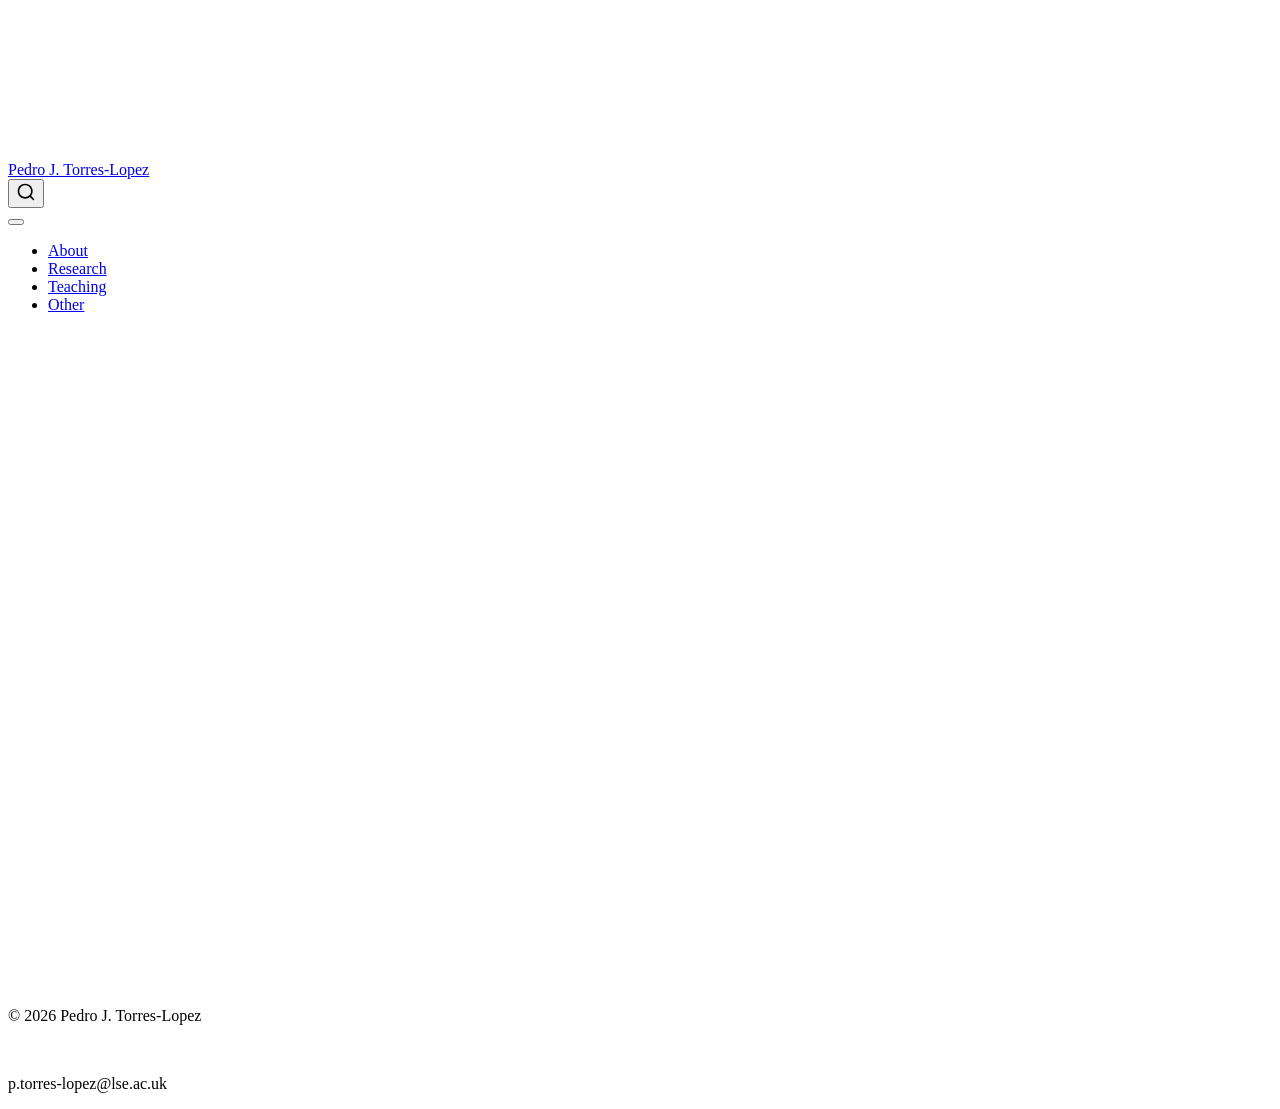
==== docs/other.html @ 92eb9120 "Add files via upload" ====
<!DOCTYPE html>
<html xmlns="http://www.w3.org/1999/xhtml" lang="en" xml:lang="en"><head>

<meta charset="utf-8">
<meta name="generator" content="quarto-1.6.40">

<meta name="viewport" content="width=device-width, initial-scale=1.0, user-scalable=yes">


<title>other – Pedro J. Torres-Lopez</title>
<style>
code{white-space: pre-wrap;}
span.smallcaps{font-variant: small-caps;}
div.columns{display: flex; gap: min(4vw, 1.5em);}
div.column{flex: auto; overflow-x: auto;}
div.hanging-indent{margin-left: 1.5em; text-indent: -1.5em;}
ul.task-list{list-style: none;}
ul.task-list li input[type="checkbox"] {
  width: 0.8em;
  margin: 0 0.8em 0.2em -1em; /* quarto-specific, see https://github.com/quarto-dev/quarto-cli/issues/4556 */ 
  vertical-align: middle;
}
</style>


<script src="site_libs/quarto-nav/quarto-nav.js"></script>
<script src="site_libs/quarto-nav/headroom.min.js"></script>
<script src="site_libs/clipboard/clipboard.min.js"></script>
<script src="site_libs/quarto-search/autocomplete.umd.js"></script>
<script src="site_libs/quarto-search/fuse.min.js"></script>
<script src="site_libs/quarto-search/quarto-search.js"></script>
<meta name="quarto:offset" content="./">
<script src="site_libs/quarto-html/quarto.js"></script>
<script src="site_libs/quarto-html/popper.min.js"></script>
<script src="site_libs/quarto-html/tippy.umd.min.js"></script>
<script src="site_libs/quarto-html/anchor.min.js"></script>
<link href="site_libs/quarto-html/tippy.css" rel="stylesheet">
<link href="site_libs/quarto-html/quarto-syntax-highlighting-549806ee2085284f45b00abea8c6df48.css" rel="stylesheet" id="quarto-text-highlighting-styles">
<script src="site_libs/bootstrap/bootstrap.min.js"></script>
<link href="site_libs/bootstrap/bootstrap-icons.css" rel="stylesheet">
<link href="site_libs/bootstrap/bootstrap-ddd961a2510921635943dfbbd19534c4.min.css" rel="stylesheet" append-hash="true" id="quarto-bootstrap" data-mode="light">
<script id="quarto-search-options" type="application/json">{
  "location": "navbar",
  "copy-button": false,
  "collapse-after": 3,
  "panel-placement": "end",
  "type": "overlay",
  "limit": 50,
  "keyboard-shortcut": [
    "f",
    "/",
    "s"
  ],
  "show-item-context": false,
  "language": {
    "search-no-results-text": "No results",
    "search-matching-documents-text": "matching documents",
    "search-copy-link-title": "Copy link to search",
    "search-hide-matches-text": "Hide additional matches",
    "search-more-match-text": "more match in this document",
    "search-more-matches-text": "more matches in this document",
    "search-clear-button-title": "Clear",
    "search-text-placeholder": "",
    "search-detached-cancel-button-title": "Cancel",
    "search-submit-button-title": "Submit",
    "search-label": "Search"
  }
}</script>


<link rel="stylesheet" href="styles.css">
</head>

<body class="nav-fixed fullcontent">

<div id="quarto-search-results"></div>
  <header id="quarto-header" class="headroom fixed-top">
    <nav class="navbar navbar-expand-lg " data-bs-theme="dark">
      <div class="navbar-container container-fluid">
      <div class="navbar-brand-container mx-auto">
    <a class="navbar-brand" href="./index.html">
    <span class="navbar-title">Pedro J. Torres-Lopez</span>
    </a>
  </div>
            <div id="quarto-search" class="" title="Search"></div>
          <button class="navbar-toggler" type="button" data-bs-toggle="collapse" data-bs-target="#navbarCollapse" aria-controls="navbarCollapse" role="menu" aria-expanded="false" aria-label="Toggle navigation" onclick="if (window.quartoToggleHeadroom) { window.quartoToggleHeadroom(); }">
  <span class="navbar-toggler-icon"></span>
</button>
          <div class="collapse navbar-collapse" id="navbarCollapse">
            <ul class="navbar-nav navbar-nav-scroll me-auto">
  <li class="nav-item">
    <a class="nav-link" href="./index.html"> 
<span class="menu-text">About</span></a>
  </li>  
  <li class="nav-item">
    <a class="nav-link" href="./research.html"> 
<span class="menu-text">Research</span></a>
  </li>  
  <li class="nav-item">
    <a class="nav-link" href="./teaching.html"> 
<span class="menu-text">Teaching</span></a>
  </li>  
  <li class="nav-item">
    <a class="nav-link active" href="./other.html" aria-current="page"> 
<span class="menu-text">Other</span></a>
  </li>  
</ul>
          </div> <!-- /navcollapse -->
            <div class="quarto-navbar-tools">
</div>
      </div> <!-- /container-fluid -->
    </nav>
</header>
<!-- content -->
<div id="quarto-content" class="quarto-container page-columns page-rows-contents page-layout-article page-navbar">
<!-- sidebar -->
<!-- margin-sidebar -->
    
<!-- main -->
<main class="content" id="quarto-document-content"><header id="title-block-header" class="quarto-title-block"></header>







</main> <!-- /main -->
<script id="quarto-html-after-body" type="application/javascript">
window.document.addEventListener("DOMContentLoaded", function (event) {
  const toggleBodyColorMode = (bsSheetEl) => {
    const mode = bsSheetEl.getAttribute("data-mode");
    const bodyEl = window.document.querySelector("body");
    if (mode === "dark") {
      bodyEl.classList.add("quarto-dark");
      bodyEl.classList.remove("quarto-light");
    } else {
      bodyEl.classList.add("quarto-light");
      bodyEl.classList.remove("quarto-dark");
    }
  }
  const toggleBodyColorPrimary = () => {
    const bsSheetEl = window.document.querySelector("link#quarto-bootstrap");
    if (bsSheetEl) {
      toggleBodyColorMode(bsSheetEl);
    }
  }
  toggleBodyColorPrimary();  
  const icon = "";
  const anchorJS = new window.AnchorJS();
  anchorJS.options = {
    placement: 'right',
    icon: icon
  };
  anchorJS.add('.anchored');
  const isCodeAnnotation = (el) => {
    for (const clz of el.classList) {
      if (clz.startsWith('code-annotation-')) {                     
        return true;
      }
    }
    return false;
  }
  const onCopySuccess = function(e) {
    // button target
    const button = e.trigger;
    // don't keep focus
    button.blur();
    // flash "checked"
    button.classList.add('code-copy-button-checked');
    var currentTitle = button.getAttribute("title");
    button.setAttribute("title", "Copied!");
    let tooltip;
    if (window.bootstrap) {
      button.setAttribute("data-bs-toggle", "tooltip");
      button.setAttribute("data-bs-placement", "left");
      button.setAttribute("data-bs-title", "Copied!");
      tooltip = new bootstrap.Tooltip(button, 
        { trigger: "manual", 
          customClass: "code-copy-button-tooltip",
          offset: [0, -8]});
      tooltip.show();    
    }
    setTimeout(function() {
      if (tooltip) {
        tooltip.hide();
        button.removeAttribute("data-bs-title");
        button.removeAttribute("data-bs-toggle");
        button.removeAttribute("data-bs-placement");
      }
      button.setAttribute("title", currentTitle);
      button.classList.remove('code-copy-button-checked');
    }, 1000);
    // clear code selection
    e.clearSelection();
  }
  const getTextToCopy = function(trigger) {
      const codeEl = trigger.previousElementSibling.cloneNode(true);
      for (const childEl of codeEl.children) {
        if (isCodeAnnotation(childEl)) {
          childEl.remove();
        }
      }
      return codeEl.innerText;
  }
  const clipboard = new window.ClipboardJS('.code-copy-button:not([data-in-quarto-modal])', {
    text: getTextToCopy
  });
  clipboard.on('success', onCopySuccess);
  if (window.document.getElementById('quarto-embedded-source-code-modal')) {
    const clipboardModal = new window.ClipboardJS('.code-copy-button[data-in-quarto-modal]', {
      text: getTextToCopy,
      container: window.document.getElementById('quarto-embedded-source-code-modal')
    });
    clipboardModal.on('success', onCopySuccess);
  }
    var localhostRegex = new RegExp(/^(?:http|https):\/\/localhost\:?[0-9]*\//);
    var mailtoRegex = new RegExp(/^mailto:/);
      var filterRegex = new RegExp('/' + window.location.host + '/');
    var isInternal = (href) => {
        return filterRegex.test(href) || localhostRegex.test(href) || mailtoRegex.test(href);
    }
    // Inspect non-navigation links and adorn them if external
 	var links = window.document.querySelectorAll('a[href]:not(.nav-link):not(.navbar-brand):not(.toc-action):not(.sidebar-link):not(.sidebar-item-toggle):not(.pagination-link):not(.no-external):not([aria-hidden]):not(.dropdown-item):not(.quarto-navigation-tool):not(.about-link)');
    for (var i=0; i<links.length; i++) {
      const link = links[i];
      if (!isInternal(link.href)) {
        // undo the damage that might have been done by quarto-nav.js in the case of
        // links that we want to consider external
        if (link.dataset.originalHref !== undefined) {
          link.href = link.dataset.originalHref;
        }
      }
    }
  function tippyHover(el, contentFn, onTriggerFn, onUntriggerFn) {
    const config = {
      allowHTML: true,
      maxWidth: 500,
      delay: 100,
      arrow: false,
      appendTo: function(el) {
          return el.parentElement;
      },
      interactive: true,
      interactiveBorder: 10,
      theme: 'quarto',
      placement: 'bottom-start',
    };
    if (contentFn) {
      config.content = contentFn;
    }
    if (onTriggerFn) {
      config.onTrigger = onTriggerFn;
    }
    if (onUntriggerFn) {
      config.onUntrigger = onUntriggerFn;
    }
    window.tippy(el, config); 
  }
  const noterefs = window.document.querySelectorAll('a[role="doc-noteref"]');
  for (var i=0; i<noterefs.length; i++) {
    const ref = noterefs[i];
    tippyHover(ref, function() {
      // use id or data attribute instead here
      let href = ref.getAttribute('data-footnote-href') || ref.getAttribute('href');
      try { href = new URL(href).hash; } catch {}
      const id = href.replace(/^#\/?/, "");
      const note = window.document.getElementById(id);
      if (note) {
        return note.innerHTML;
      } else {
        return "";
      }
    });
  }
  const xrefs = window.document.querySelectorAll('a.quarto-xref');
  const processXRef = (id, note) => {
    // Strip column container classes
    const stripColumnClz = (el) => {
      el.classList.remove("page-full", "page-columns");
      if (el.children) {
        for (const child of el.children) {
          stripColumnClz(child);
        }
      }
    }
    stripColumnClz(note)
    if (id === null || id.startsWith('sec-')) {
      // Special case sections, only their first couple elements
      const container = document.createElement("div");
      if (note.children && note.children.length > 2) {
        container.appendChild(note.children[0].cloneNode(true));
        for (let i = 1; i < note.children.length; i++) {
          const child = note.children[i];
          if (child.tagName === "P" && child.innerText === "") {
            continue;
          } else {
            container.appendChild(child.cloneNode(true));
            break;
          }
        }
        if (window.Quarto?.typesetMath) {
          window.Quarto.typesetMath(container);
        }
        return container.innerHTML
      } else {
        if (window.Quarto?.typesetMath) {
          window.Quarto.typesetMath(note);
        }
        return note.innerHTML;
      }
    } else {
      // Remove any anchor links if they are present
      const anchorLink = note.querySelector('a.anchorjs-link');
      if (anchorLink) {
        anchorLink.remove();
      }
      if (window.Quarto?.typesetMath) {
        window.Quarto.typesetMath(note);
      }
      if (note.classList.contains("callout")) {
        return note.outerHTML;
      } else {
        return note.innerHTML;
      }
    }
  }
  for (var i=0; i<xrefs.length; i++) {
    const xref = xrefs[i];
    tippyHover(xref, undefined, function(instance) {
      instance.disable();
      let url = xref.getAttribute('href');
      let hash = undefined; 
      if (url.startsWith('#')) {
        hash = url;
      } else {
        try { hash = new URL(url).hash; } catch {}
      }
      if (hash) {
        const id = hash.replace(/^#\/?/, "");
        const note = window.document.getElementById(id);
        if (note !== null) {
          try {
            const html = processXRef(id, note.cloneNode(true));
            instance.setContent(html);
          } finally {
            instance.enable();
            instance.show();
          }
        } else {
          // See if we can fetch this
          fetch(url.split('#')[0])
          .then(res => res.text())
          .then(html => {
            const parser = new DOMParser();
            const htmlDoc = parser.parseFromString(html, "text/html");
            const note = htmlDoc.getElementById(id);
            if (note !== null) {
              const html = processXRef(id, note);
              instance.setContent(html);
            } 
          }).finally(() => {
            instance.enable();
            instance.show();
          });
        }
      } else {
        // See if we can fetch a full url (with no hash to target)
        // This is a special case and we should probably do some content thinning / targeting
        fetch(url)
        .then(res => res.text())
        .then(html => {
          const parser = new DOMParser();
          const htmlDoc = parser.parseFromString(html, "text/html");
          const note = htmlDoc.querySelector('main.content');
          if (note !== null) {
            // This should only happen for chapter cross references
            // (since there is no id in the URL)
            // remove the first header
            if (note.children.length > 0 && note.children[0].tagName === "HEADER") {
              note.children[0].remove();
            }
            const html = processXRef(null, note);
            instance.setContent(html);
          } 
        }).finally(() => {
          instance.enable();
          instance.show();
        });
      }
    }, function(instance) {
    });
  }
      let selectedAnnoteEl;
      const selectorForAnnotation = ( cell, annotation) => {
        let cellAttr = 'data-code-cell="' + cell + '"';
        let lineAttr = 'data-code-annotation="' +  annotation + '"';
        const selector = 'span[' + cellAttr + '][' + lineAttr + ']';
        return selector;
      }
      const selectCodeLines = (annoteEl) => {
        const doc = window.document;
        const targetCell = annoteEl.getAttribute("data-target-cell");
        const targetAnnotation = annoteEl.getAttribute("data-target-annotation");
        const annoteSpan = window.document.querySelector(selectorForAnnotation(targetCell, targetAnnotation));
        const lines = annoteSpan.getAttribute("data-code-lines").split(",");
        const lineIds = lines.map((line) => {
          return targetCell + "-" + line;
        })
        let top = null;
        let height = null;
        let parent = null;
        if (lineIds.length > 0) {
            //compute the position of the single el (top and bottom and make a div)
            const el = window.document.getElementById(lineIds[0]);
            top = el.offsetTop;
            height = el.offsetHeight;
            parent = el.parentElement.parentElement;
          if (lineIds.length > 1) {
            const lastEl = window.document.getElementById(lineIds[lineIds.length - 1]);
            const bottom = lastEl.offsetTop + lastEl.offsetHeight;
            height = bottom - top;
          }
          if (top !== null && height !== null && parent !== null) {
            // cook up a div (if necessary) and position it 
            let div = window.document.getElementById("code-annotation-line-highlight");
            if (div === null) {
              div = window.document.createElement("div");
              div.setAttribute("id", "code-annotation-line-highlight");
              div.style.position = 'absolute';
              parent.appendChild(div);
            }
            div.style.top = top - 2 + "px";
            div.style.height = height + 4 + "px";
            div.style.left = 0;
            let gutterDiv = window.document.getElementById("code-annotation-line-highlight-gutter");
            if (gutterDiv === null) {
              gutterDiv = window.document.createElement("div");
              gutterDiv.setAttribute("id", "code-annotation-line-highlight-gutter");
              gutterDiv.style.position = 'absolute';
              const codeCell = window.document.getElementById(targetCell);
              const gutter = codeCell.querySelector('.code-annotation-gutter');
              gutter.appendChild(gutterDiv);
            }
            gutterDiv.style.top = top - 2 + "px";
            gutterDiv.style.height = height + 4 + "px";
          }
          selectedAnnoteEl = annoteEl;
        }
      };
      const unselectCodeLines = () => {
        const elementsIds = ["code-annotation-line-highlight", "code-annotation-line-highlight-gutter"];
        elementsIds.forEach((elId) => {
          const div = window.document.getElementById(elId);
          if (div) {
            div.remove();
          }
        });
        selectedAnnoteEl = undefined;
      };
        // Handle positioning of the toggle
    window.addEventListener(
      "resize",
      throttle(() => {
        elRect = undefined;
        if (selectedAnnoteEl) {
          selectCodeLines(selectedAnnoteEl);
        }
      }, 10)
    );
    function throttle(fn, ms) {
    let throttle = false;
    let timer;
      return (...args) => {
        if(!throttle) { // first call gets through
            fn.apply(this, args);
            throttle = true;
        } else { // all the others get throttled
            if(timer) clearTimeout(timer); // cancel #2
            timer = setTimeout(() => {
              fn.apply(this, args);
              timer = throttle = false;
            }, ms);
        }
      };
    }
      // Attach click handler to the DT
      const annoteDls = window.document.querySelectorAll('dt[data-target-cell]');
      for (const annoteDlNode of annoteDls) {
        annoteDlNode.addEventListener('click', (event) => {
          const clickedEl = event.target;
          if (clickedEl !== selectedAnnoteEl) {
            unselectCodeLines();
            const activeEl = window.document.querySelector('dt[data-target-cell].code-annotation-active');
            if (activeEl) {
              activeEl.classList.remove('code-annotation-active');
            }
            selectCodeLines(clickedEl);
            clickedEl.classList.add('code-annotation-active');
          } else {
            // Unselect the line
            unselectCodeLines();
            clickedEl.classList.remove('code-annotation-active');
          }
        });
      }
  const findCites = (el) => {
    const parentEl = el.parentElement;
    if (parentEl) {
      const cites = parentEl.dataset.cites;
      if (cites) {
        return {
          el,
          cites: cites.split(' ')
        };
      } else {
        return findCites(el.parentElement)
      }
    } else {
      return undefined;
    }
  };
  var bibliorefs = window.document.querySelectorAll('a[role="doc-biblioref"]');
  for (var i=0; i<bibliorefs.length; i++) {
    const ref = bibliorefs[i];
    const citeInfo = findCites(ref);
    if (citeInfo) {
      tippyHover(citeInfo.el, function() {
        var popup = window.document.createElement('div');
        citeInfo.cites.forEach(function(cite) {
          var citeDiv = window.document.createElement('div');
          citeDiv.classList.add('hanging-indent');
          citeDiv.classList.add('csl-entry');
          var biblioDiv = window.document.getElementById('ref-' + cite);
          if (biblioDiv) {
            citeDiv.innerHTML = biblioDiv.innerHTML;
          }
          popup.appendChild(citeDiv);
        });
        return popup.innerHTML;
      });
    }
  }
});
</script>
</div> <!-- /content -->
<footer class="footer">
  <div class="nav-footer">
    <div class="nav-footer-left">
<p>© 2026 Pedro J. Torres-Lopez</p>
</div>   
    <div class="nav-footer-center">
      &nbsp;
    </div>
    <div class="nav-footer-right">
<p>p.torres-lopez@lse.ac.uk</p>
</div>
  </div>
</footer>




</body></html>
---- docs/site_libs/quarto-html/tippy.css ----
.tippy-box[data-animation=fade][data-state=hidden]{opacity:0}[data-tippy-root]{max-width:calc(100vw - 10px)}.tippy-box{position:relative;background-color:#333;color:#fff;border-radius:4px;font-size:14px;line-height:1.4;white-space:normal;outline:0;transition-property:transform,visibility,opacity}.tippy-box[data-placement^=top]>.tippy-arrow{bottom:0}.tippy-box[data-placement^=top]>.tippy-arrow:before{bottom:-7px;left:0;border-width:8px 8px 0;border-top-color:initial;transform-origin:center top}.tippy-box[data-placement^=bottom]>.tippy-arrow{top:0}.tippy-box[data-placement^=bottom]>.tippy-arrow:before{top:-7px;left:0;border-width:0 8px 8px;border-bottom-color:initial;transform-origin:center bottom}.tippy-box[data-placement^=left]>.tippy-arrow{right:0}.tippy-box[data-placement^=left]>.tippy-arrow:before{border-width:8px 0 8px 8px;border-left-color:initial;right:-7px;transform-origin:center left}.tippy-box[data-placement^=right]>.tippy-arrow{left:0}.tippy-box[data-placement^=right]>.tippy-arrow:before{left:-7px;border-width:8px 8px 8px 0;border-right-color:initial;transform-origin:center right}.tippy-box[data-inertia][data-state=visible]{transition-timing-function:cubic-bezier(.54,1.5,.38,1.11)}.tippy-arrow{width:16px;height:16px;color:#333}.tippy-arrow:before{content:"";position:absolute;border-color:transparent;border-style:solid}.tippy-content{position:relative;padding:5px 9px;z-index:1}
---- docs/site_libs/quarto-html/quarto-syntax-highlighting-549806ee2085284f45b00abea8c6df48.css ----
/* quarto syntax highlight colors */
:root {
  --quarto-hl-ot-color: #003B4F;
  --quarto-hl-at-color: #657422;
  --quarto-hl-ss-color: #20794D;
  --quarto-hl-an-color: #5E5E5E;
  --quarto-hl-fu-color: #4758AB;
  --quarto-hl-st-color: #20794D;
  --quarto-hl-cf-color: #003B4F;
  --quarto-hl-op-color: #5E5E5E;
  --quarto-hl-er-color: #AD0000;
  --quarto-hl-bn-color: #AD0000;
  --quarto-hl-al-color: #AD0000;
  --quarto-hl-va-color: #111111;
  --quarto-hl-bu-color: inherit;
  --quarto-hl-ex-color: inherit;
  --quarto-hl-pp-color: #AD0000;
  --quarto-hl-in-color: #5E5E5E;
  --quarto-hl-vs-color: #20794D;
  --quarto-hl-wa-color: #5E5E5E;
  --quarto-hl-do-color: #5E5E5E;
  --quarto-hl-im-color: #00769E;
  --quarto-hl-ch-color: #20794D;
  --quarto-hl-dt-color: #AD0000;
  --quarto-hl-fl-color: #AD0000;
  --quarto-hl-co-color: #5E5E5E;
  --quarto-hl-cv-color: #5E5E5E;
  --quarto-hl-cn-color: #8f5902;
  --quarto-hl-sc-color: #5E5E5E;
  --quarto-hl-dv-color: #AD0000;
  --quarto-hl-kw-color: #003B4F;
}

/* other quarto variables */
:root {
  --quarto-font-monospace: SFMono-Regular, Menlo, Monaco, Consolas, "Liberation Mono", "Courier New", monospace;
}

pre > code.sourceCode > span {
  color: #003B4F;
}

code span {
  color: #003B4F;
}

code.sourceCode > span {
  color: #003B4F;
}

div.sourceCode,
div.sourceCode pre.sourceCode {
  color: #003B4F;
}

code span.ot {
  color: #003B4F;
  font-style: inherit;
}

code span.at {
  color: #657422;
  font-style: inherit;
}

code span.ss {
  color: #20794D;
  font-style: inherit;
}

code span.an {
  color: #5E5E5E;
  font-style: inherit;
}

code span.fu {
  color: #4758AB;
  font-style: inherit;
}

code span.st {
  color: #20794D;
  font-style: inherit;
}

code span.cf {
  color: #003B4F;
  font-weight: bold;
  font-style: inherit;
}

code span.op {
  color: #5E5E5E;
  font-style: inherit;
}

code span.er {
  color: #AD0000;
  font-style: inherit;
}

code span.bn {
  color: #AD0000;
  font-style: inherit;
}

code span.al {
  color: #AD0000;
  font-style: inherit;
}

code span.va {
  color: #111111;
  font-style: inherit;
}

code span.bu {
  font-style: inherit;
}

code span.ex {
  font-style: inherit;
}

code span.pp {
  color: #AD0000;
  font-style: inherit;
}

code span.in {
  color: #5E5E5E;
  font-style: inherit;
}

code span.vs {
  color: #20794D;
  font-style: inherit;
}

code span.wa {
  color: #5E5E5E;
  font-style: italic;
}

code span.do {
  color: #5E5E5E;
  font-style: italic;
}

code span.im {
  color: #00769E;
  font-style: inherit;
}

code span.ch {
  color: #20794D;
  font-style: inherit;
}

code span.dt {
  color: #AD0000;
  font-style: inherit;
}

code span.fl {
  color: #AD0000;
  font-style: inherit;
}

code span.co {
  color: #5E5E5E;
  font-style: inherit;
}

code span.cv {
  color: #5E5E5E;
  font-style: italic;
}

code span.cn {
  color: #8f5902;
  font-style: inherit;
}

code span.sc {
  color: #5E5E5E;
  font-style: inherit;
}

code span.dv {
  color: #AD0000;
  font-style: inherit;
}

code span.kw {
  color: #003B4F;
  font-weight: bold;
  font-style: inherit;
}

.prevent-inlining {
  content: "</";
}

/*# sourceMappingURL=ae99138f4fbc2fb4c9f5e5cd69c22459.css.map */
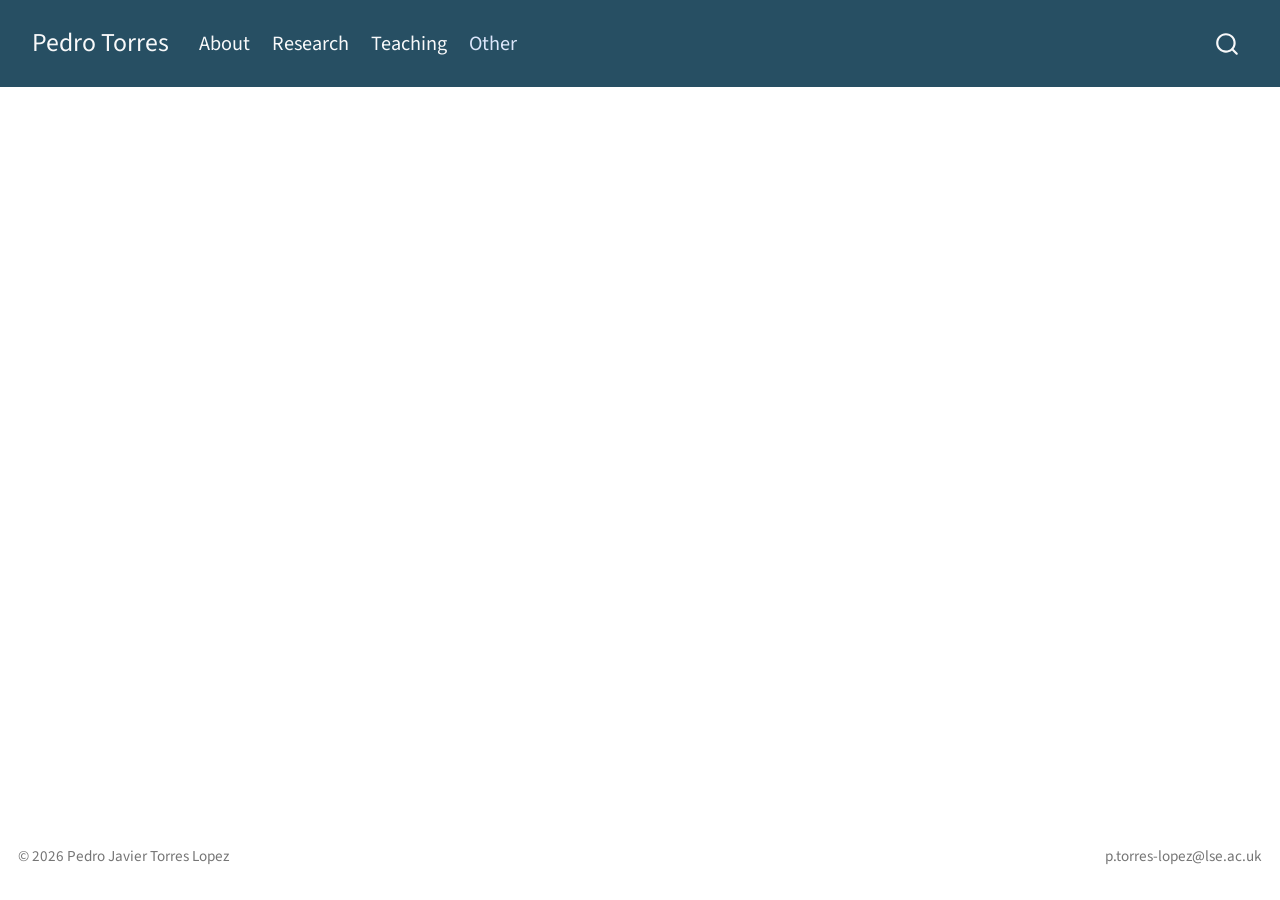
==== commit 5587b3b4: "Research Landing Page" ====
--- a/docs/other.html
+++ b/docs/other.html
@@ -7,7 +7,7 @@
 <meta name="viewport" content="width=device-width, initial-scale=1.0, user-scalable=yes">
 
 
-<title>other – Pedro J. Torres-Lopez</title>
+<title>other – Pedro Torres</title>
 <style>
 code{white-space: pre-wrap;}
 span.smallcaps{font-variant: small-caps;}
@@ -38,7 +38,7 @@
 <link href="site_libs/quarto-html/quarto-syntax-highlighting-549806ee2085284f45b00abea8c6df48.css" rel="stylesheet" id="quarto-text-highlighting-styles">
 <script src="site_libs/bootstrap/bootstrap.min.js"></script>
 <link href="site_libs/bootstrap/bootstrap-icons.css" rel="stylesheet">
-<link href="site_libs/bootstrap/bootstrap-ddd961a2510921635943dfbbd19534c4.min.css" rel="stylesheet" append-hash="true" id="quarto-bootstrap" data-mode="light">
+<link href="site_libs/bootstrap/bootstrap-f194d9c3abe2668cb54c957198abe0c6.min.css" rel="stylesheet" append-hash="true" id="quarto-bootstrap" data-mode="light">
 <script id="quarto-search-options" type="application/json">{
   "location": "navbar",
   "copy-button": false,
@@ -79,7 +79,7 @@
       <div class="navbar-container container-fluid">
       <div class="navbar-brand-container mx-auto">
     <a class="navbar-brand" href="./index.html">
-    <span class="navbar-title">Pedro J. Torres-Lopez</span>
+    <span class="navbar-title">Pedro Torres</span>
     </a>
   </div>
             <div id="quarto-search" class="" title="Search"></div>
@@ -547,7 +547,7 @@
 <footer class="footer">
   <div class="nav-footer">
     <div class="nav-footer-left">
-<p>© 2026 Pedro J. Torres-Lopez</p>
+<p>© 2026 Pedro Javier Torres Lopez</p>
 </div>   
     <div class="nav-footer-center">
       &nbsp;
--- a/docs/styles.css
+++ b/docs/styles.css
@@ -0,0 +1,54 @@
+/* Overall navbar height/padding */
+.navbar {
+  padding-top: 1rem;
+  padding-bottom: 1rem;
+}
+
+/* Site title on the left */
+.navbar-brand {
+  font-size: 1.4rem;
+}
+
+/* Nav links: About / Research / Teaching / Other */
+.navbar-nav .nav-link {
+  font-size: 1.1rem;
+  padding-left: 1rem;
+  padding-right: 1rem;
+}
+
+/* Kill underlines everywhere, full stop — no hover exception this time */
+a, a:hover, a:visited {
+  text-decoration: none !important;
+}
+
+/* Paper titles (h2 links) should read as plain heading text, not "linky" blue */
+h2 a,
+h2 a:visited {
+  color: inherit !important;
+}
+
+/* Give titles a subtle hover cue instead, since color+underline are both gone */
+h2 a:hover {
+  opacity: 0.7;
+}
+
+.abstract-teaser {
+  color: #595959;
+  cursor: pointer;
+  white-space: nowrap;
+  overflow: hidden;
+  text-overflow: ellipsis;
+  text-align: justify;
+  text-align-last: left;
+}
+
+.abstract-teaser.expanded {
+  white-space: normal;
+  overflow: visible;
+  text-overflow: initial;
+}
+
+.abstract-teaser:hover {
+  opacity: 0.75;
+}
+
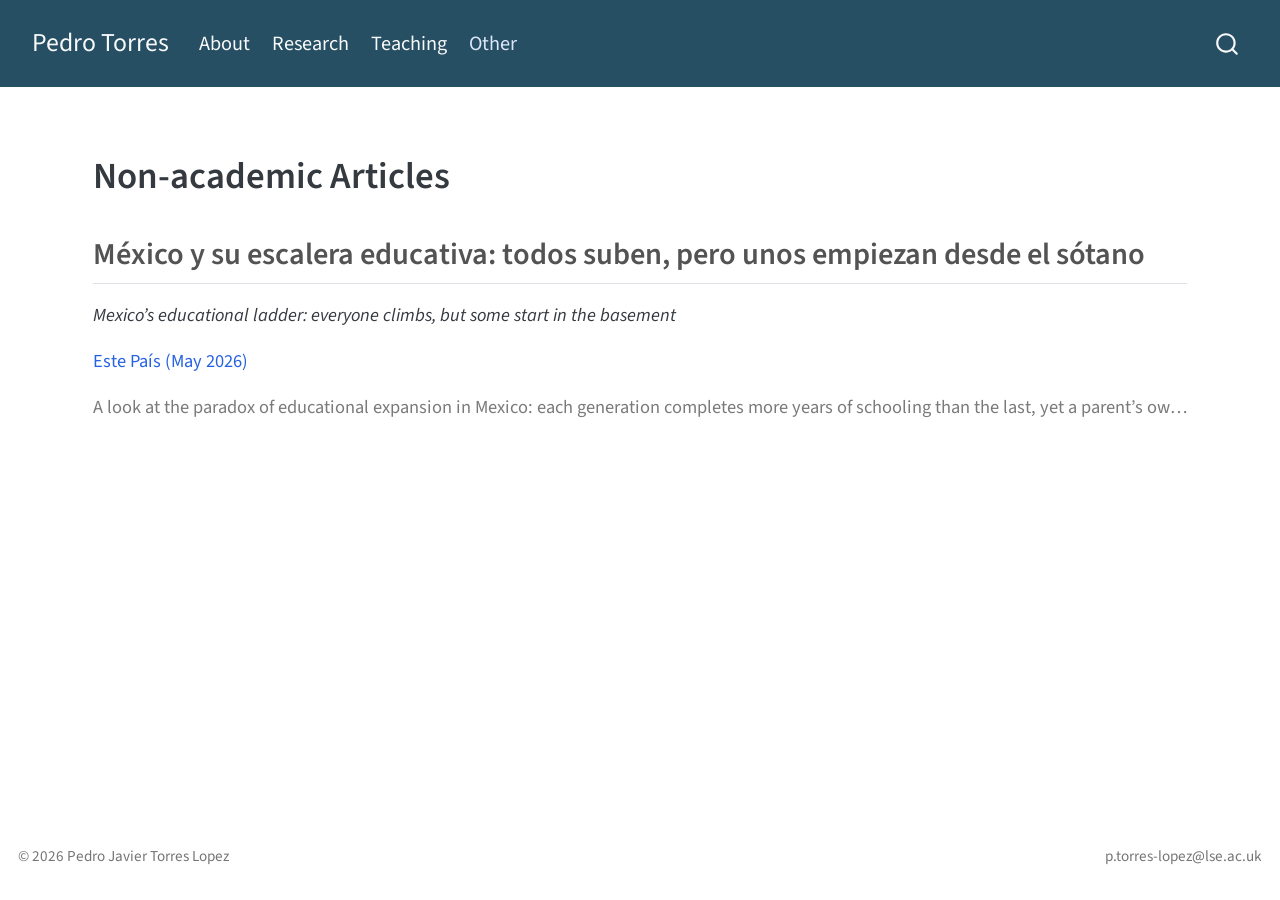
==== commit dbbba3a3: "Added Other" ====
--- a/docs/other.html
+++ b/docs/other.html
@@ -38,7 +38,7 @@
 <link href="site_libs/quarto-html/quarto-syntax-highlighting-549806ee2085284f45b00abea8c6df48.css" rel="stylesheet" id="quarto-text-highlighting-styles">
 <script src="site_libs/bootstrap/bootstrap.min.js"></script>
 <link href="site_libs/bootstrap/bootstrap-icons.css" rel="stylesheet">
-<link href="site_libs/bootstrap/bootstrap-f194d9c3abe2668cb54c957198abe0c6.min.css" rel="stylesheet" append-hash="true" id="quarto-bootstrap" data-mode="light">
+<link href="site_libs/bootstrap/bootstrap-5dd02cc3b477072d01a84e67bd9cc34e.min.css" rel="stylesheet" append-hash="true" id="quarto-bootstrap" data-mode="light">
 <script id="quarto-search-options" type="application/json">{
   "location": "navbar",
   "copy-button": false,
@@ -122,8 +122,27 @@
 
 
 
-
-
+<!-- GENERATED FILE — do not edit directly. Edit src/other.csv or 
+     src/_gen_other.R instead, then re-run Rscript src/_gen_other.R -->
+<script>
+function toggleAbstract(id) {
+  var el = document.getElementById(id);
+  if (el) el.classList.toggle('expanded');
+}
+</script>
+<section id="non-academic-articles" class="level1">
+<h1>Non-academic Articles</h1>
+<h2 class="entry-title expandable-title anchored" onclick="toggleAbstract('desc-article-1')" data-anchor-id="non-academic-articles">
+México y su escalera educativa: todos suben, pero unos empiezan desde el sótano
+</h2>
+<p><em>Mexico’s educational ladder: everyone climbs, but some start in the basement</em></p>
+<p><a href="https://estepais.com/tendencias_y_opiniones/mexico-escalera-educativa-movilidad-social/">Este País (May 2026)</a></p>
+<p id="desc-article-1" class="abstract-teaser" onclick="toggleAbstract('desc-article-1')">
+A look at the paradox of educational expansion in Mexico: each generation completes more years of schooling than the last, yet a parent’s own education level remains the strongest predictor of a child’s educational trajectory.
+</p>
+
+
+</section>
 
 </main> <!-- /main -->
 <script id="quarto-html-after-body" type="application/javascript">
--- a/docs/styles.css
+++ b/docs/styles.css
@@ -33,7 +33,7 @@
 }
 
 .abstract-teaser {
-  color: #595959;
+  color: #7a7a7a;
   cursor: pointer;
   white-space: nowrap;
   overflow: hidden;
@@ -52,3 +52,6 @@
   opacity: 0.75;
 }
 
+.expandable-title {
+  color: #535353;
+}
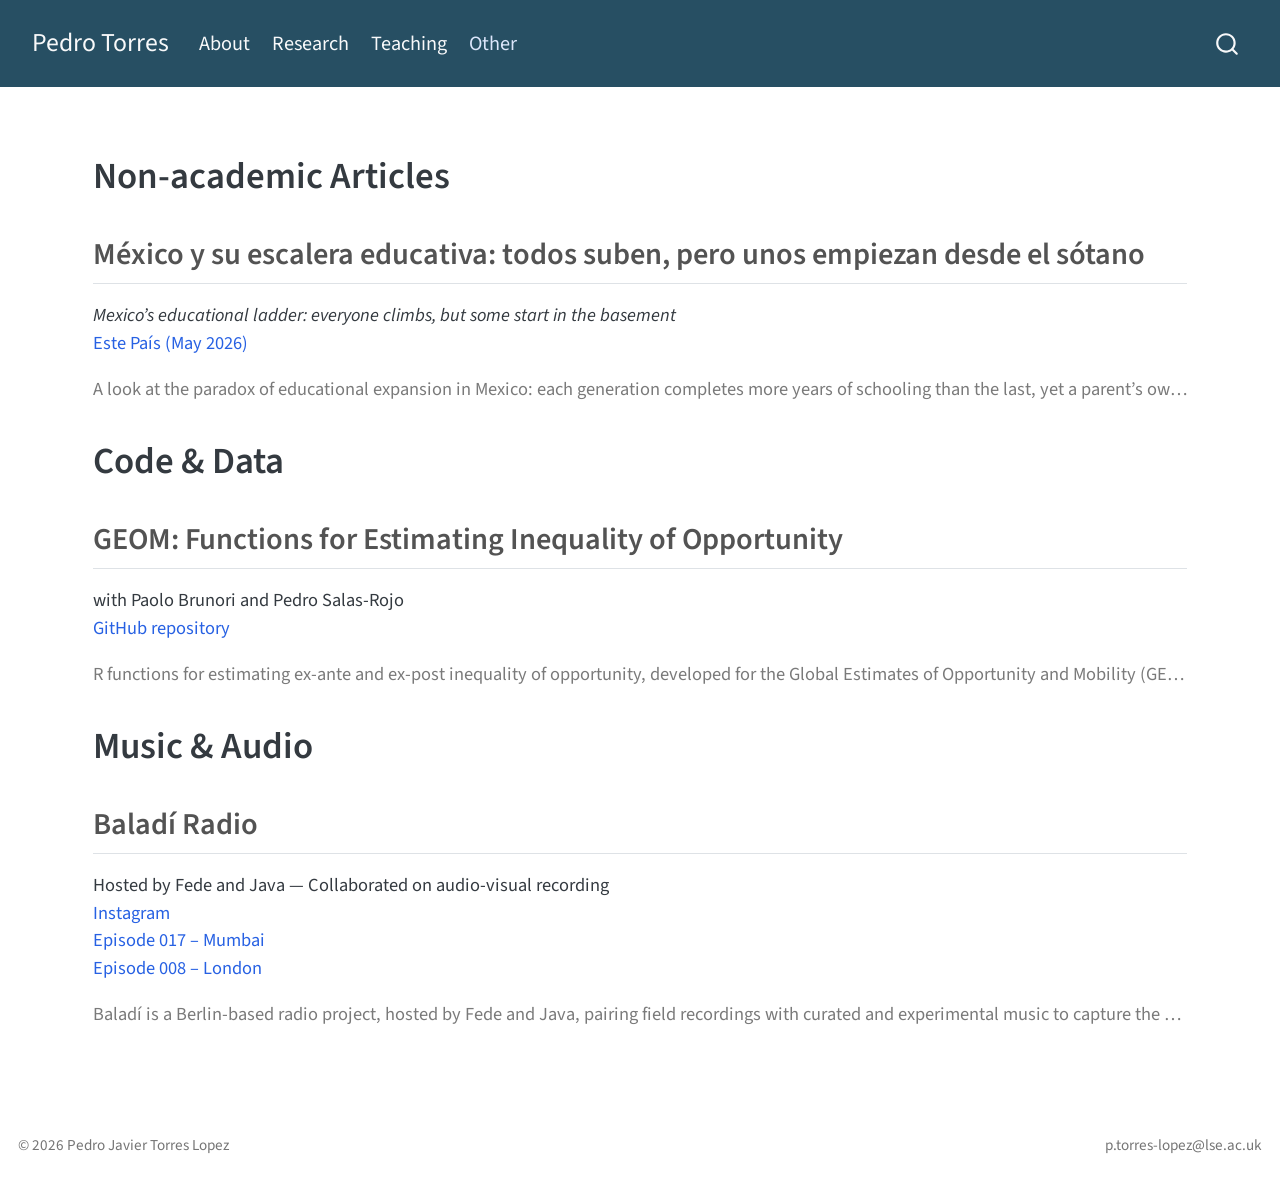
==== commit 4b2ee23b: "Slides for JMP missing" ====
--- a/docs/other.html
+++ b/docs/other.html
@@ -135,10 +135,29 @@
 <h2 class="entry-title expandable-title anchored" onclick="toggleAbstract('desc-article-1')" data-anchor-id="non-academic-articles">
 México y su escalera educativa: todos suben, pero unos empiezan desde el sótano
 </h2>
-<p><em>Mexico’s educational ladder: everyone climbs, but some start in the basement</em></p>
-<p><a href="https://estepais.com/tendencias_y_opiniones/mexico-escalera-educativa-movilidad-social/">Este País (May 2026)</a></p>
+<p><em>Mexico’s educational ladder: everyone climbs, but some start in the basement</em><br><a href="https://estepais.com/tendencias_y_opiniones/mexico-escalera-educativa-movilidad-social/">Este País (May 2026)</a></p>
 <p id="desc-article-1" class="abstract-teaser" onclick="toggleAbstract('desc-article-1')">
 A look at the paradox of educational expansion in Mexico: each generation completes more years of schooling than the last, yet a parent’s own education level remains the strongest predictor of a child’s educational trajectory.
+</p>
+</section>
+<section id="code-data" class="level1">
+<h1>Code &amp; Data</h1>
+<h2 class="entry-title expandable-title anchored" onclick="toggleAbstract('desc-code-1')" data-anchor-id="code-data">
+GEOM: Functions for Estimating Inequality of Opportunity
+</h2>
+<p>with Paolo Brunori and Pedro Salas-Rojo<br><a href="https://github.com/pedrosalasrojo/GEOM">GitHub repository</a></p>
+<p id="desc-code-1" class="abstract-teaser" onclick="toggleAbstract('desc-code-1')">
+R functions for estimating ex-ante and ex-post inequality of opportunity, developed for the Global Estimates of Opportunity and Mobility (GEOM) database, with functions for plotting trees, ECDFs, and other related figures.
+</p>
+</section>
+<section id="music-audio" class="level1">
+<h1>Music &amp; Audio</h1>
+<h2 class="entry-title expandable-title anchored" onclick="toggleAbstract('desc-media-1')" data-anchor-id="music-audio">
+Baladí Radio
+</h2>
+<p>Hosted by Fede and Java — Collaborated on audio-visual recording<br><a href="https://www.instagram.com/baladi_radio/">Instagram</a><br><a href="https://www.mixcloud.com/90milradio/baladi-017-mumbai-hosted-by-fede-java/">Episode 017 – Mumbai</a><br><a href="https://www.mixcloud.com/90milradio/baladi-008/">Episode 008 – London</a></p>
+<p id="desc-media-1" class="abstract-teaser" onclick="toggleAbstract('desc-media-1')">
+Baladí is a Berlin-based radio project, hosted by Fede and Java, pairing field recordings with curated and experimental music to capture the sonic identity of different cities around the world. Collaborated on two episodes as part of the audio-visual recording team.
 </p>
 
 
--- a/docs/styles.css
+++ b/docs/styles.css
@@ -53,5 +53,29 @@
 }
 
 .expandable-title {
+  cursor: pointer !important;
   color: #535353;
-}+}
+
+.expandable-title:hover {
+  opacity: 0.7;
+}
+
+div.quarto-about-jolla {
+    display: flex !important;
+    flex-direction: column;
+    align-items: center;
+    margin-top: 1%;
+    padding-bottom: 1em;
+}
+
+.slides-buttons {
+  margin-top: 0.5rem;
+}
+
+.abstract-wrapper.expanded .abstract-teaser {
+  white-space: normal;
+  overflow: visible;
+  text-overflow: initial;
+}
+
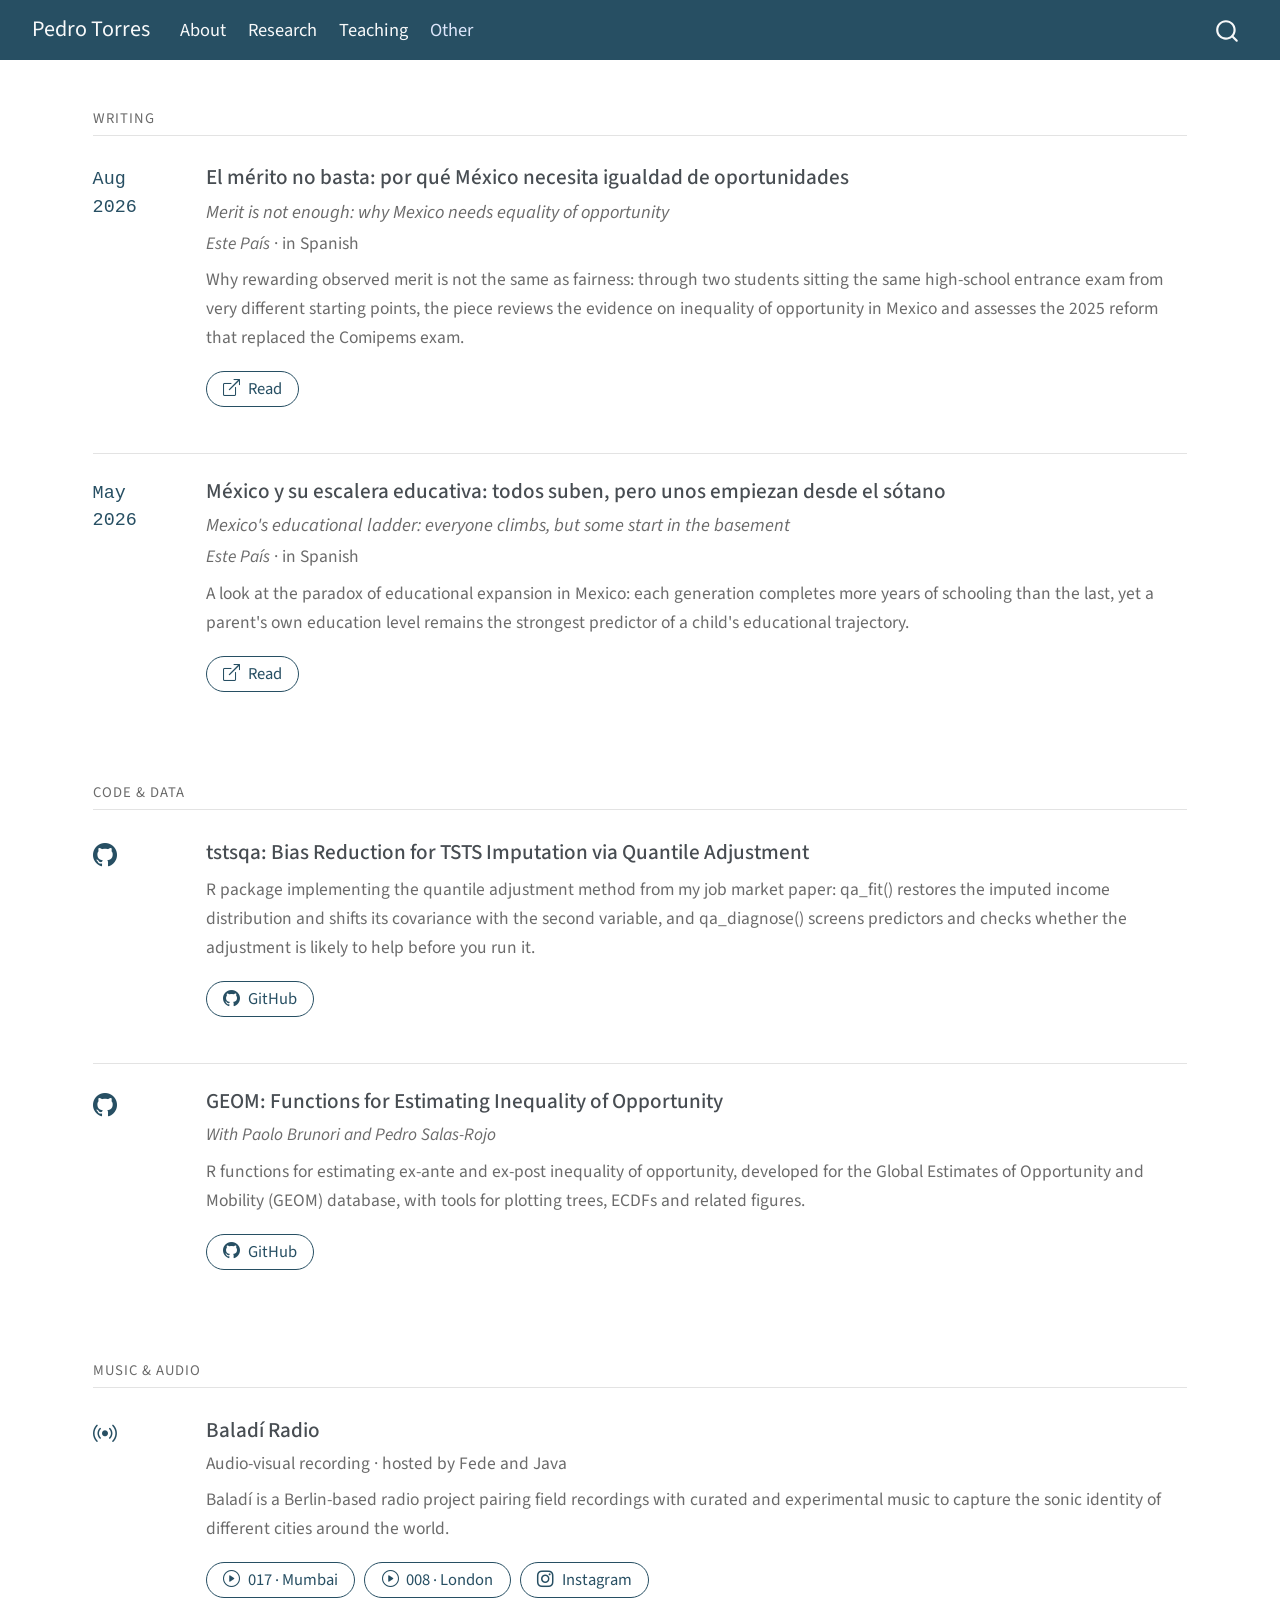
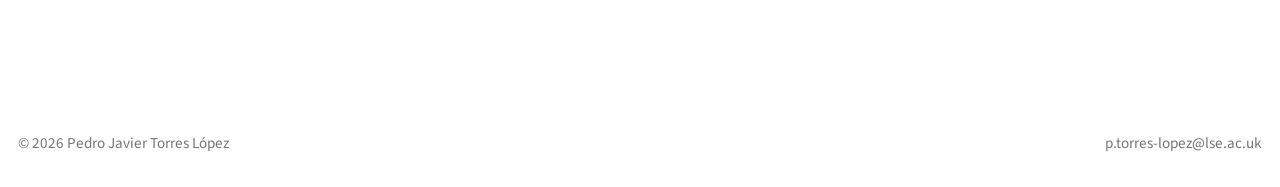
==== commit bfe13b48: "Render JMP" ====
--- a/docs/other.html
+++ b/docs/other.html
@@ -7,7 +7,7 @@
 <meta name="viewport" content="width=device-width, initial-scale=1.0, user-scalable=yes">
 
 
-<title>other – Pedro Torres</title>
+<title>Other – Pedro Torres</title>
 <style>
 code{white-space: pre-wrap;}
 span.smallcaps{font-variant: small-caps;}
@@ -122,46 +122,59 @@
 
 
 
-<!-- GENERATED FILE — do not edit directly. Edit src/other.csv or 
+<!-- GENERATED FILE — do not edit directly. Edit src/other.csv or
      src/_gen_other.R instead, then re-run Rscript src/_gen_other.R -->
-<script>
-function toggleAbstract(id) {
-  var el = document.getElementById(id);
-  if (el) el.classList.toggle('expanded');
-}
-</script>
-<section id="non-academic-articles" class="level1">
-<h1>Non-academic Articles</h1>
-<h2 class="entry-title expandable-title anchored" onclick="toggleAbstract('desc-article-1')" data-anchor-id="non-academic-articles">
-México y su escalera educativa: todos suben, pero unos empiezan desde el sótano
-</h2>
-<p><em>Mexico’s educational ladder: everyone climbs, but some start in the basement</em><br><a href="https://estepais.com/tendencias_y_opiniones/mexico-escalera-educativa-movilidad-social/">Este País (May 2026)</a></p>
-<p id="desc-article-1" class="abstract-teaser" onclick="toggleAbstract('desc-article-1')">
-A look at the paradox of educational expansion in Mexico: each generation completes more years of schooling than the last, yet a parent’s own education level remains the strongest predictor of a child’s educational trajectory.
-</p>
-</section>
-<section id="code-data" class="level1">
-<h1>Code &amp; Data</h1>
-<h2 class="entry-title expandable-title anchored" onclick="toggleAbstract('desc-code-1')" data-anchor-id="code-data">
-GEOM: Functions for Estimating Inequality of Opportunity
-</h2>
-<p>with Paolo Brunori and Pedro Salas-Rojo<br><a href="https://github.com/pedrosalasrojo/GEOM">GitHub repository</a></p>
-<p id="desc-code-1" class="abstract-teaser" onclick="toggleAbstract('desc-code-1')">
-R functions for estimating ex-ante and ex-post inequality of opportunity, developed for the Global Estimates of Opportunity and Mobility (GEOM) database, with functions for plotting trees, ECDFs, and other related figures.
-</p>
-</section>
-<section id="music-audio" class="level1">
-<h1>Music &amp; Audio</h1>
-<h2 class="entry-title expandable-title anchored" onclick="toggleAbstract('desc-media-1')" data-anchor-id="music-audio">
-Baladí Radio
-</h2>
-<p>Hosted by Fede and Java — Collaborated on audio-visual recording<br><a href="https://www.instagram.com/baladi_radio/">Instagram</a><br><a href="https://www.mixcloud.com/90milradio/baladi-017-mumbai-hosted-by-fede-java/">Episode 017 – Mumbai</a><br><a href="https://www.mixcloud.com/90milradio/baladi-008/">Episode 008 – London</a></p>
-<p id="desc-media-1" class="abstract-teaser" onclick="toggleAbstract('desc-media-1')">
-Baladí is a Berlin-based radio project, hosted by Fede and Java, pairing field recordings with curated and experimental music to capture the sonic identity of different cities around the world. Collaborated on two episodes as part of the audio-visual recording team.
-</p>
-
-
-</section>
+<h2 class="research-section anchored">Writing</h2>
+<div class="teach-entry">
+<div class="teach-code">Aug<br>2026</div>
+<div>
+<h3 class="paper-title anchored">El mérito no basta: por qué México necesita igualdad de oportunidades</h3>
+<div class="other-en">Merit is not enough: why Mexico needs equality of opportunity</div>
+<div class="paper-venue"><em>Este País</em> · in Spanish</div>
+<p class="teach-desc">Why rewarding observed merit is not the same as fairness: through two students sitting the same high-school entrance exam from very different starting points, the piece reviews the evidence on inequality of opportunity in Mexico and assesses the 2025 reform that replaced the Comipems exam.</p>
+<div class="paper-buttons"><a class="pill" href="https://estepais.com/tendencias_y_opiniones/igualdad-oportunidades-meritocracia-mexico/" target="_blank"><i class="bi bi-box-arrow-up-right"></i>Read</a></div>
+</div>
+</div>
+<div class="teach-entry">
+<div class="teach-code">May<br>2026</div>
+<div>
+<h3 class="paper-title anchored">México y su escalera educativa: todos suben, pero unos empiezan desde el sótano</h3>
+<div class="other-en">Mexico's educational ladder: everyone climbs, but some start in the basement</div>
+<div class="paper-venue"><em>Este País</em> · in Spanish</div>
+<p class="teach-desc">A look at the paradox of educational expansion in Mexico: each generation completes more years of schooling than the last, yet a parent's own education level remains the strongest predictor of a child's educational trajectory.</p>
+<div class="paper-buttons"><a class="pill" href="https://estepais.com/tendencias_y_opiniones/mexico-escalera-educativa-movilidad-social/" target="_blank"><i class="bi bi-box-arrow-up-right"></i>Read</a></div>
+</div>
+</div>
+<h2 class="research-section anchored">Code &amp; data</h2>
+<div class="teach-entry">
+<div class="teach-code"><i class="bi bi-github"></i></div>
+<div>
+<h3 class="paper-title anchored">tstsqa: Bias Reduction for TSTS Imputation via Quantile Adjustment</h3>
+<p class="teach-desc">R package implementing the quantile adjustment method from my job market paper: qa_fit() restores the imputed income distribution and shifts its covariance with the second variable, and qa_diagnose() screens predictors and checks whether the adjustment is likely to help before you run it.</p>
+<div class="paper-buttons"><a class="pill" href="https://github.com/PedroToL/tstsqa" target="_blank"><i class="bi bi-github"></i>GitHub</a></div>
+</div>
+</div>
+<div class="teach-entry">
+<div class="teach-code"><i class="bi bi-github"></i></div>
+<div>
+<h3 class="paper-title anchored">GEOM: Functions for Estimating Inequality of Opportunity</h3>
+<div class="paper-venue"><em>With Paolo Brunori and Pedro Salas-Rojo</em></div>
+<p class="teach-desc">R functions for estimating ex-ante and ex-post inequality of opportunity, developed for the Global Estimates of Opportunity and Mobility (GEOM) database, with tools for plotting trees, ECDFs and related figures.</p>
+<div class="paper-buttons"><a class="pill" href="https://github.com/pedrosalasrojo/GEOM" target="_blank"><i class="bi bi-github"></i>GitHub</a></div>
+</div>
+</div>
+<h2 class="research-section anchored">Music &amp; audio</h2>
+<div class="teach-entry">
+<div class="teach-code"><i class="bi bi-broadcast"></i></div>
+<div>
+<h3 class="paper-title anchored">Baladí Radio</h3>
+<div class="paper-venue">Audio-visual recording · hosted by Fede and Java</div>
+<p class="teach-desc">Baladí is a Berlin-based radio project pairing field recordings with curated and experimental music to capture the sonic identity of different cities around the world.</p>
+<div class="paper-buttons"><a class="pill" href="https://www.mixcloud.com/90milradio/baladi-017-mumbai-hosted-by-fede-java/" target="_blank"><i class="bi bi-play-circle"></i>017 · Mumbai</a><a class="pill" href="https://www.mixcloud.com/90milradio/baladi-008/" target="_blank"><i class="bi bi-play-circle"></i>008 · London</a><a class="pill" href="https://www.instagram.com/baladi_radio/" target="_blank"><i class="bi bi-instagram"></i>Instagram</a></div>
+</div>
+</div>
+
+
 
 </main> <!-- /main -->
 <script id="quarto-html-after-body" type="application/javascript">
@@ -254,7 +267,7 @@
   }
     var localhostRegex = new RegExp(/^(?:http|https):\/\/localhost\:?[0-9]*\//);
     var mailtoRegex = new RegExp(/^mailto:/);
-      var filterRegex = new RegExp('/' + window.location.host + '/');
+      var filterRegex = new RegExp("https:\/\/pedrotol\.github\.io\/Pedro-Torres\/");
     var isInternal = (href) => {
         return filterRegex.test(href) || localhostRegex.test(href) || mailtoRegex.test(href);
     }
@@ -585,7 +598,7 @@
 <footer class="footer">
   <div class="nav-footer">
     <div class="nav-footer-left">
-<p>© 2026 Pedro Javier Torres Lopez</p>
+<p>© 2026 Pedro Javier Torres López</p>
 </div>   
     <div class="nav-footer-center">
       &nbsp;
--- a/docs/styles.css
+++ b/docs/styles.css
@@ -1,19 +1,19 @@
 /* Overall navbar height/padding */
 .navbar {
-  padding-top: 1rem;
-  padding-bottom: 1rem;
+  padding-top: .35rem;
+  padding-bottom: .35rem;
 }
 
 /* Site title on the left */
 .navbar-brand {
-  font-size: 1.4rem;
+  font-size: 1.2rem;
 }
 
 /* Nav links: About / Research / Teaching / Other */
 .navbar-nav .nav-link {
-  font-size: 1.1rem;
-  padding-left: 1rem;
-  padding-right: 1rem;
+  font-size: 1rem;
+  padding-left: .8rem;
+  padding-right: .8rem;
 }
 
 /* Kill underlines everywhere, full stop — no hover exception this time */
@@ -32,50 +32,137 @@
   opacity: 0.7;
 }
 
-.abstract-teaser {
-  color: #7a7a7a;
-  cursor: pointer;
-  white-space: nowrap;
-  overflow: hidden;
-  text-overflow: ellipsis;
-  text-align: justify;
-  text-align-last: left;
+/* ===================================================================
+   Research page (research.qmd) and JMP page (research/)
+   =================================================================== */
+:root { --accent: #274f63; --accent-soft: #e8eff2; --muted: #6b6b6b; --hairline: #e3e3e3; }
+
+/* Paper page */
+.paper-buttons { display: flex; flex-wrap: wrap; gap: .5rem; margin: 1rem 0 1.25rem; }
+.pill {
+  display: inline-flex; align-items: center; gap: .4rem;
+  font-size: .9rem; line-height: 1; padding: .45rem .9rem;
+  border: 1px solid var(--accent); border-radius: 999px;
+  background: transparent; color: var(--accent) !important; cursor: pointer;
+  transition: background .15s, color .15s;
+}
+.pill:hover, .pill.active { background: var(--accent); color: #fff !important; }
+.cite-panel { background: var(--accent-soft); border-radius: 8px; padding: .9rem 1.1rem; margin: 0 0 1.5rem; }
+.cite-tabs { display: flex; gap: .4rem; margin-bottom: .7rem; }
+.cite-tab, .cite-copy {
+  font-size: .8rem; padding: .25rem .7rem; border-radius: 6px;
+  border: 1px solid transparent; background: transparent; color: var(--muted); cursor: pointer;
+}
+.cite-tab.active { background: #fff; border-color: var(--hairline); color: #222; }
+.cite-copy { margin-left: auto; }
+.cite-copy:hover { color: var(--accent); }
+.cite-text { margin: 0; font-size: .95rem; line-height: 1.6; }
+.cite-text a { color: var(--accent); word-break: break-all; }
+.cite-bibtex { margin: 0; font-size: .8rem; background: transparent; border: none; padding: 0; white-space: pre-wrap; }
+h2.paper-heading { font-size: 1.05rem; text-transform: uppercase; letter-spacing: .06em; color: var(--muted); border: none; margin-top: 1.5rem; }
+.paper-nav { display: flex; justify-content: space-between; margin-top: 3rem; padding-top: 1rem; border-top: 1px solid var(--hairline); font-size: .95rem; }
+.paper-nav a { color: var(--accent); }
+
+/* ===================================================================
+   About page (index.qmd)
+   =================================================================== */
+.about-header { display: grid; grid-template-columns: 170px minmax(0, 1fr); gap: 2rem; align-items: center; margin-top: 1rem; }
+.about-photo { width: 170px; height: 170px; border-radius: 50%; object-fit: cover; }
+.market-badge {
+  display: inline-block; font-size: .8rem; padding: .25rem .75rem; margin-bottom: .6rem;
+  border-radius: 999px; background: var(--accent-soft); color: var(--accent);
+}
+h1.about-name { font-size: 2rem; margin: 0 0 .3rem; border: none; }
+.about-role { margin: 0 0 .15rem; color: #444; }
+.about-role a { color: inherit; border-bottom: 1px solid var(--hairline); }
+.about-affil { margin: 0 0 1rem; color: var(--muted); font-style: italic; font-size: .95rem; }
+.about-links { display: flex; flex-wrap: wrap; gap: .5rem; }
+.about-statement {
+  margin: 2rem 0 0; padding-left: 1rem; border-left: 3px solid var(--accent);
+  font-size: 1.1rem; line-height: 1.7; color: #444;
+}
+.about-section {
+  font-size: .8rem; letter-spacing: .07em; text-transform: uppercase;
+  color: var(--muted); margin: 2rem 0 .6rem;
+}
+.jmp-card {
+  display: grid; grid-template-columns: minmax(0, 1fr) auto; gap: 1.25rem; align-items: center;
+  border: 1px solid var(--hairline); border-radius: 8px; padding: 1rem 1.25rem;
+}
+.jmp-title { font-size: 1.15rem; font-weight: 500; color: var(--accent); margin: 0 0 .3rem; }
+.jmp-pitch { margin: 0; color: var(--muted); line-height: 1.6; }
+.jmp-buttons { display: flex; gap: .5rem; }
+.about-grid { display: grid; grid-template-columns: repeat(2, minmax(0, 1fr)); gap: 2rem; }
+.about-grid .about-section { margin-top: 2rem; }
+.ref { margin: 0 0 .35rem; }
+.ref a { color: #222; }
+.ref a:hover { color: var(--accent); }
+.ref span, .about-text { color: var(--muted); }
+.about-text { margin: 0; line-height: 1.6; }
+@media (max-width: 640px) {
+  .about-header { grid-template-columns: minmax(0, 1fr); justify-items: center; text-align: center; gap: 1rem; }
+  .about-links { justify-content: center; }
+  .jmp-card, .about-grid { grid-template-columns: minmax(0, 1fr); }
+  .about-grid { gap: 0; }
 }
 
-.abstract-teaser.expanded {
-  white-space: normal;
-  overflow: visible;
-  text-overflow: initial;
+/* Research page entries */
+h2.research-section {
+  font-size: .8rem; font-weight: 400; letter-spacing: .07em; text-transform: uppercase;
+  color: var(--muted); margin: 2.5rem 0 .25rem; padding-bottom: .4rem;
+  border-bottom: 1px solid var(--hairline);
+}
+h2.research-section:first-of-type { margin-top: 1rem; }
+.paper-entry {
+  display: grid; grid-template-columns: 170px minmax(0, 1fr); gap: 1.4rem;
+  padding: 1.25rem 0; border-top: 1px solid var(--hairline);
+}
+h2.research-section + .paper-entry { border-top: none; }
+.paper-entry.no-image { grid-template-columns: minmax(0, 1fr); }
+.paper-thumb img {
+  width: 100%; aspect-ratio: 4 / 3; object-fit: cover;
+  border: 1px solid var(--hairline); border-radius: 6px;
+}
+.paper-venue { font-size: .95rem; color: var(--muted); margin-bottom: .5rem; line-height: 1.5; }
+.paper-venue a { color: inherit; border-bottom: 1px solid var(--hairline); }
+.paper-venue a:hover { color: var(--accent); }
+h3.paper-title { font-size: 1.15rem; font-weight: 500; margin: 0 0 .3rem; line-height: 1.4; }
+h3.paper-title a { color: var(--accent); }
+h3.paper-title a:hover { opacity: .75; }
+.paper-abstract { color: var(--muted); font-size: .95rem; line-height: 1.65; margin: 0 0 .75rem; }
+.abstract-more {
+  border: none; background: none; padding: 0 0 0 .25rem; cursor: pointer;
+  color: var(--accent); font-size: .9rem; font-weight: 600; white-space: nowrap;
+  text-decoration: underline; text-decoration-color: rgba(39, 79, 99, .35);
+  text-underline-offset: 3px;
+}
+.abstract-more:hover { text-decoration-color: var(--accent); }
+.abstract-more .bi { font-size: .75rem; }
+.paper-entry .paper-buttons { margin: .25rem 0 0; }
+.paper-entry .cite-panel { margin: .75rem 0 0; }
+@media (max-width: 640px) {
+  .paper-entry { grid-template-columns: minmax(0, 1fr); gap: .8rem; }
+  .paper-thumb img { aspect-ratio: 16 / 9; }
 }
 
-.abstract-teaser:hover {
-  opacity: 0.75;
+/* ===================================================================
+   Teaching page (teaching.qmd)
+   =================================================================== */
+.teach-entry {
+  display: grid; grid-template-columns: 90px minmax(0, 1fr); gap: 1.25rem;
+  padding: 1.25rem 0; border-top: 1px solid var(--hairline);
+}
+h2.research-section + .teach-entry { border-top: none; }
+.teach-code { font-family: SFMono-Regular, Menlo, Consolas, monospace; color: var(--accent); padding-top: .15rem; }
+.teach-code .bi { font-size: 1.3rem; }
+.teach-desc { color: var(--muted); font-size: .95rem; line-height: 1.65; margin: .5rem 0 .75rem; }
+.teach-statement { display: grid; grid-template-columns: minmax(0, 1fr) auto; gap: 1.25rem; align-items: center; padding: 1rem 0; }
+.teach-statement p { margin: 0; color: var(--muted); line-height: 1.65; }
+.teach-statement .paper-buttons { margin: 0; }
+@media (max-width: 640px) {
+  .teach-entry { grid-template-columns: minmax(0, 1fr); gap: .3rem; }
+  .teach-statement { grid-template-columns: minmax(0, 1fr); }
 }
 
-.expandable-title {
-  cursor: pointer !important;
-  color: #535353;
-}
-
-.expandable-title:hover {
-  opacity: 0.7;
-}
-
-div.quarto-about-jolla {
-    display: flex !important;
-    flex-direction: column;
-    align-items: center;
-    margin-top: 1%;
-    padding-bottom: 1em;
-}
-
-.slides-buttons {
-  margin-top: 0.5rem;
-}
-
-.abstract-wrapper.expanded .abstract-teaser {
-  white-space: normal;
-  overflow: visible;
-  text-overflow: initial;
-}
-
+/* Other page (other.qmd): English translation under a Spanish title */
+.other-en { font-style: italic; color: var(--muted); margin: 0 0 .25rem; }
